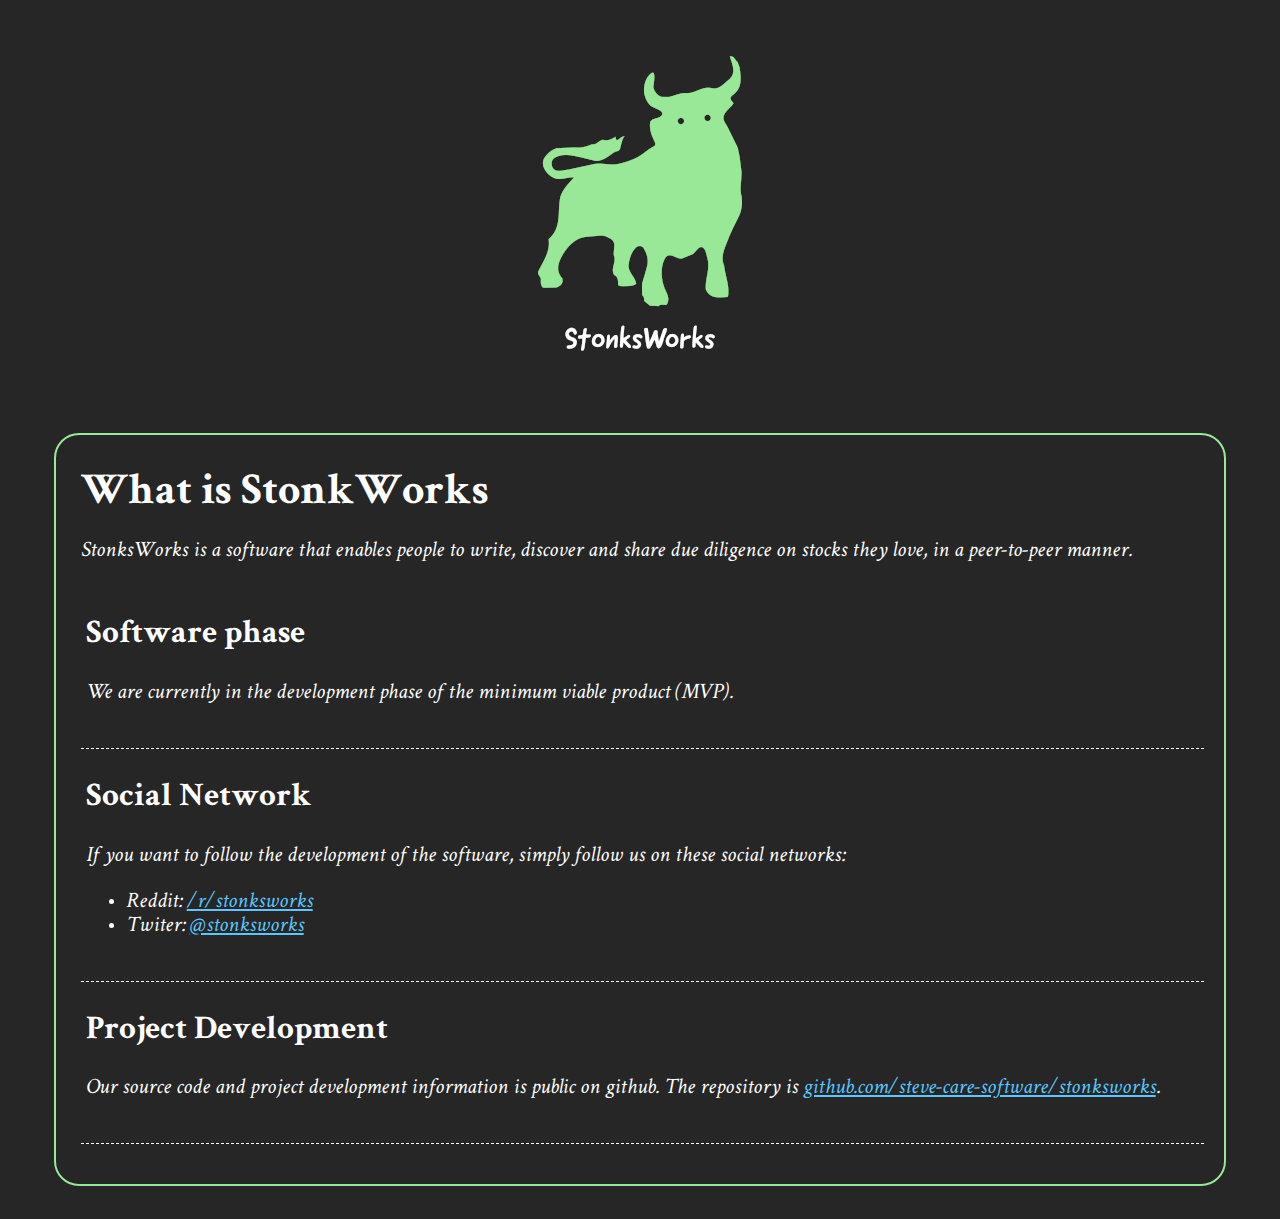
==== docs/index.html @ 864e01cf "Worked on the design" ====
<html>
    <head>
        <title>StonksWorks - Write, Discover and share due diligence on stocks you love, in peer-to-peer manner</title>

        <link rel="stylesheet" href="./media/css/default.css">
    </head>
    <body>
        <div id="topmenu">
            <ul>
                <li><a href="http://stonks.works" class="logo"><span>Home</span></a></li>
            </ul>
        </div>
        <div id="container">
            <div class="block">
                <h1>What is StonkWorks</h1>
                <p>StonksWorks is a software that enables people to write, discover and share due diligence on stocks they love, in a peer-to-peer manner.</p>
                <div class="block middle">
                    <h2>Software phase</h2>
                    <p>We are currently in the development phase of the minimum viable product (MVP).</p>
                </div>
                <div class="block middle">
                    <h2>Social Network</h2>
                    <p>If you want to follow the development of the software, simply follow us on these social networks:</p>
                    <ul>
                        <li>Reddit: <a href="https://reddit.com/r/stonksworks">/r/stonksworks</a></li>
                        <li>Twiter: <a href="https://twitter.com/stonksworks">@stonksworks</a></li>
                    </ul>
                </div>
                <div class="block middle">
                    <h2>Project Development</h2>
                    <p>Our source code and project development information is public on github.  The repository is <a href="https://github.com/steve-care-software/stonksworks">github.com/steve-care-software/stonksworks</a>.</p>
                </div>
            </div>
        </div>
    </body>
</html>
---- docs/media/css/default.css ----
@font-face {
    font-family: Crimson;
    src: url('../fonts/crimson/CrimsonText-Regular.ttf');
}

@font-face {
    font-family: Crimson;
    src: url('../fonts/crimson/CrimsonText-Bold.ttf');
    font-weight: bold;
}

@font-face {
    font-family: Crimson;
    src: url('../fonts/crimson/CrimsonText-Italic.ttf');
    font-weight: italic;
}

body {
    background-color: #262626;
    padding: 5px;
    font-family: Crimson;
    font-size: 22px;
    color: #ffffff;
}

h1 {
    padding: 0px;
    margin: 10px 0px 10px 0px;
}

a {
    color: #5CC7FF;
}

a:hover {
    text-decoration: underlined;
}

a:visited {
    color: #FFE26D;
}

#topmenu {
    margin: 0px;
    padding: 0;
}

#topmenu ul {
    list-style: none;
    margin: 0;
    padding: 0;
}

#topmenu ul li {
    margin: 0;
    padding: 0;
}

#topmenu ul li a {
    display: block;
    width: 400px;
    height: 400px;
    margin: 0px auto 0px auto;
    background-image: url('../images/logo_400x400.png');
}

#topmenu ul li a span {
    display: none;
}

#container {
    margin: 20px auto 20px auto;
    border: 2px solid #000000;
    border-color: #99E897;
    padding: 20px;
    border-radius: 25px;
    width: 90%;
}

#container .block {
    padding:5px 0px 20px 5px;
}

#container .middle {
    border-bottom: 1px dashed #000000;
    border-color: #ffffff;
}
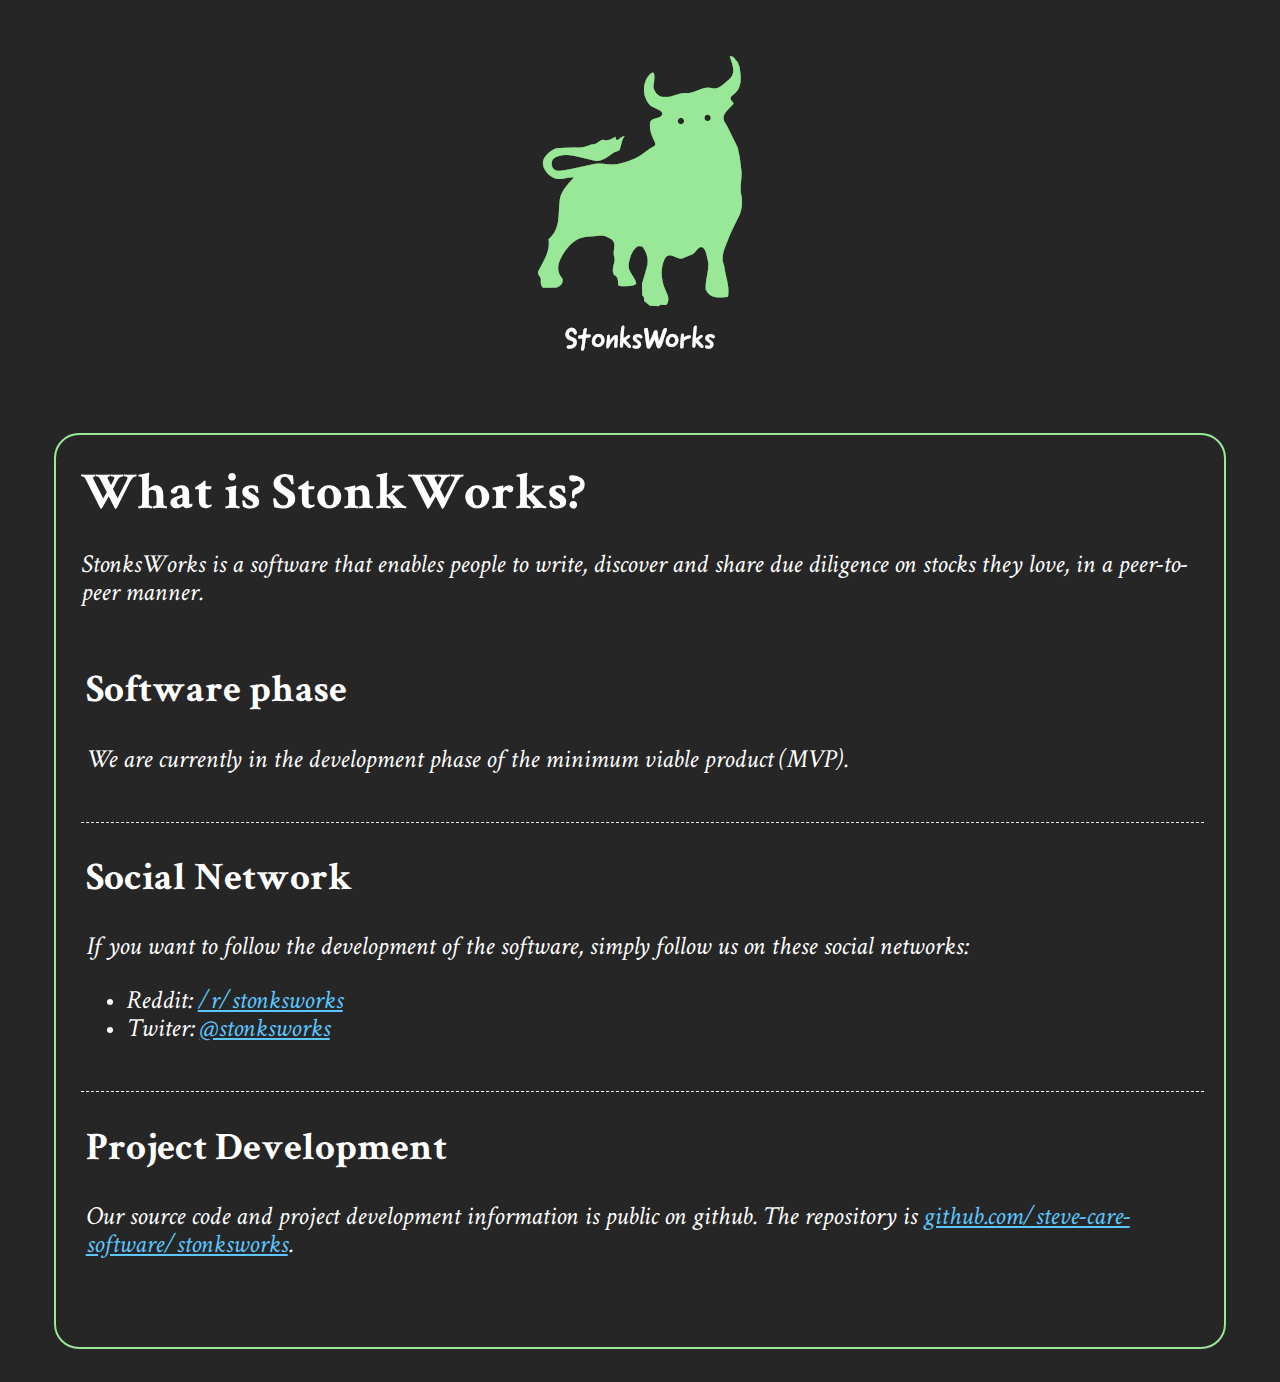
==== commit 9c163c8b: "Increased font size" ====
--- a/docs/index.html
+++ b/docs/index.html
@@ -12,7 +12,7 @@
         </div>
         <div id="container">
             <div class="block">
-                <h1>What is StonkWorks</h1>
+                <h1>What is StonkWorks?</h1>
                 <p>StonksWorks is a software that enables people to write, discover and share due diligence on stocks they love, in a peer-to-peer manner.</p>
                 <div class="block middle">
                     <h2>Software phase</h2>
@@ -26,7 +26,7 @@
                         <li>Twiter: <a href="https://twitter.com/stonksworks">@stonksworks</a></li>
                     </ul>
                 </div>
-                <div class="block middle">
+                <div class="block">
                     <h2>Project Development</h2>
                     <p>Our source code and project development information is public on github.  The repository is <a href="https://github.com/steve-care-software/stonksworks">github.com/steve-care-software/stonksworks</a>.</p>
                 </div>
--- a/docs/media/css/default.css
+++ b/docs/media/css/default.css
@@ -19,7 +19,7 @@
     background-color: #262626;
     padding: 5px;
     font-family: Crimson;
-    font-size: 22px;
+    font-size: 26px;
     color: #ffffff;
 }
 
@@ -62,6 +62,8 @@
     height: 400px;
     margin: 0px auto 0px auto;
     background-image: url('../images/logo_400x400.png');
+    background-repeat: no-repeat;
+    background-position: 0px 0px;
 }
 
 #topmenu ul li a span {
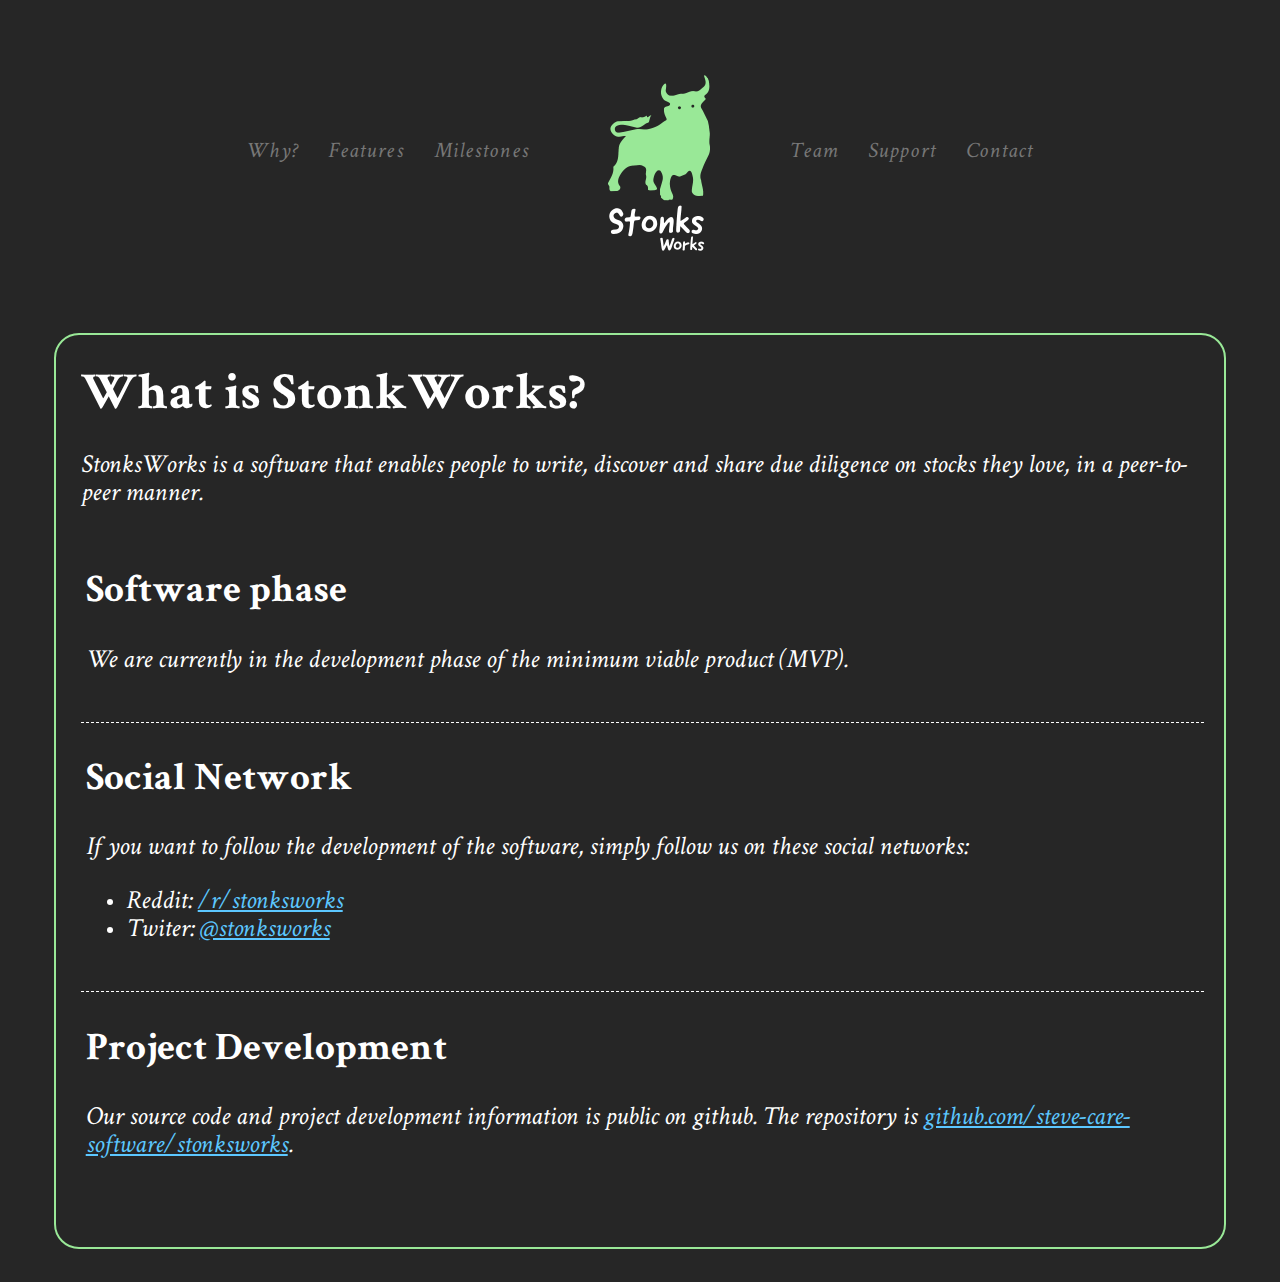
==== commit 5123a537: "Added the topmenu" ====
--- a/docs/index.html
+++ b/docs/index.html
@@ -5,11 +5,17 @@
         <link rel="stylesheet" href="./media/css/default.css">
     </head>
     <body>
-        <div id="topmenu">
+        <nav id="topmenu">
             <ul>
-                <li><a href="http://stonks.works" class="logo"><span>Home</span></a></li>
+                <li><a href="index.html">Why?</a></li>
+                <li><a href="index.html">Features</a></li>
+                <li><a href="index.html">Milestones</a></li>
+                <li class="logo"><a href="http://stonks.works"><span>Home</span></a></li>
+                <li><a href="index.html">Team</a></li>
+                <li><a href="index.html">Support</a></li>
+                <li><a href="index.html">Contact</a></li>
             </ul>
-        </div>
+        </nav>
         <div id="container">
             <div class="block">
                 <h1>What is StonkWorks?</h1>
--- a/docs/media/css/default.css
+++ b/docs/media/css/default.css
@@ -15,8 +15,16 @@
     font-weight: italic;
 }
 
+@keyframes line {
+  0% {
+    background-position-x: 390px;
+  }
+}
+
+
 body {
     background-color: #262626;
+    box-sizing: border-box;
     padding: 5px;
     font-family: Crimson;
     font-size: 26px;
@@ -40,33 +48,77 @@
     color: #FFE26D;
 }
 
-#topmenu {
-    margin: 0px;
-    padding: 0;
+#topmenu *,
+#topmenu *:before,
+#topmenu *:after {
+  box-sizing: inherit;
+  padding: 0;
+  margin: 0;
+  letter-spacing: 1.1px;
 }
 
+
 #topmenu ul {
+    display: flex;
+    justify-content: center;
+    align-items: center;
+    max-width: 720px;
+    margin: 0 auto;
+    height: 300px;
     list-style: none;
-    margin: 0;
-    padding: 0;
 }
 
 #topmenu ul li {
-    margin: 0;
-    padding: 0;
+    width: 125px;
+    height: 50px;
+    transition: background-position-x 0.9s linear;
+    text-align: center;
+}
+
+#topmenu ul li:hover {
+    background: url('../svg/menu_underline.svg');
+    animation: line 1.8s;
+}
+
+#topmenu ul li:hover a {
+    color: #5cc7ff;
+}
+
+#topmenu ul li:not(:last-child) {
+    margin-right: 30px;
 }
 
 #topmenu ul li a {
+    font-size: 22px;
+    color: #777;
+    text-decoration: none;
+    transition: all 0.45s;
+}
+
+#topmenu ul .logo {
+    width: 200px;
+    height: 200px;
+}
+
+#topmenu ul .logo:hover {
+    background: none;
+}
+
+#topmenu ul .logo a {
     display: block;
-    width: 400px;
-    height: 400px;
+    width: 200px;
+    height: 200px;
     margin: 0px auto 0px auto;
-    background-image: url('../images/logo_400x400.png');
+    background-image: url('../images/logo_200x200.png');
     background-repeat: no-repeat;
     background-position: 0px 0px;
 }
 
-#topmenu ul li a span {
+#topmenu ul .logo:hover a {
+    background-image: url('../images/logo_blue_400x400.png');
+}
+
+#topmenu ul .logo a span {
     display: none;
 }
 
